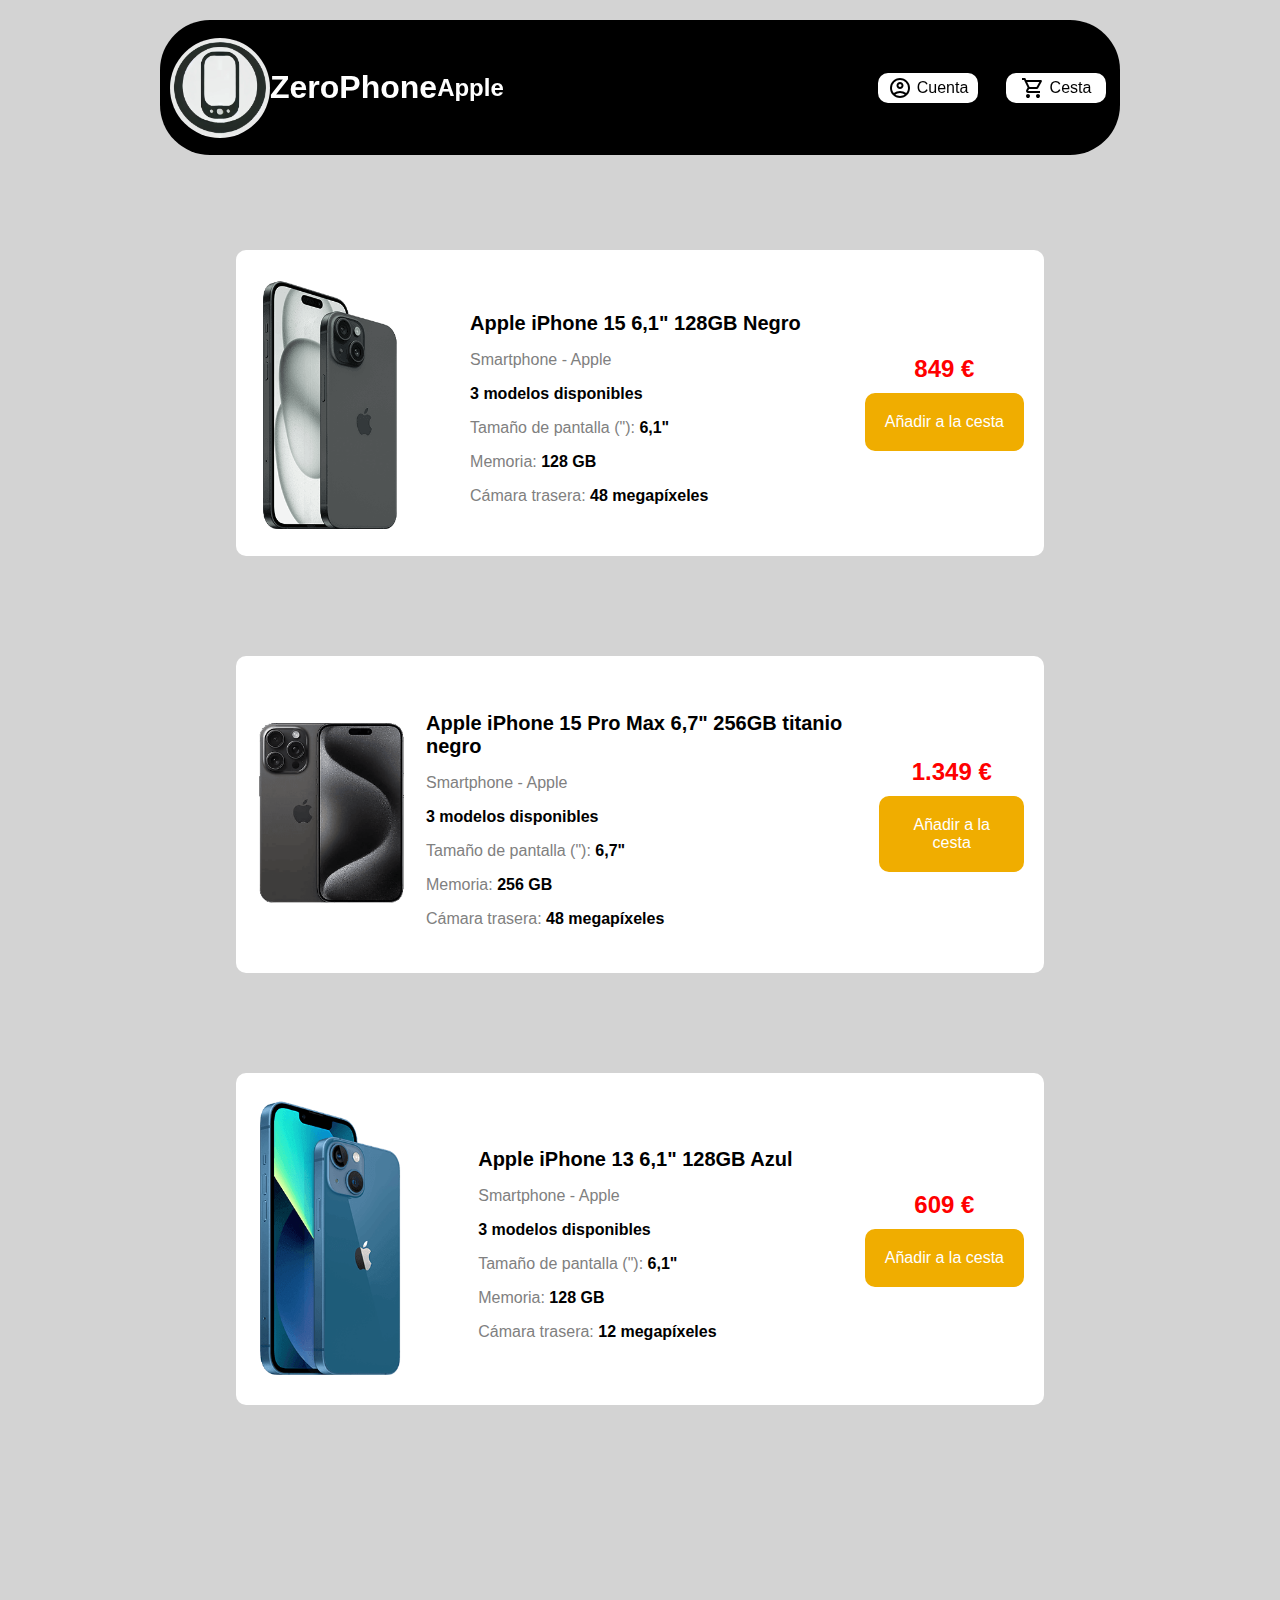
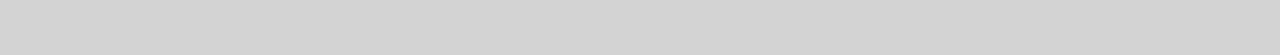
==== html/apple.html @ 3f2d3863 "Pagina inicial" ====
<!DOCTYPE html>
<html lang="en">

<head>
    <meta charset="UTF-8">
    <meta name="viewport" content="width=device-width, initial-scale=1.0">
    <link rel="stylesheet" href="style/apple.css">
    <link rel="stylesheet"
        href="https://fonts.googleapis.com/css2?family=Material+Symbols+Outlined:opsz,wght,FILL,GRAD@20..48,100..700,0..1,-50..200" />
    <title>ZeroPhone-apple</title>
</head>

<body>
    <header>
        <nav>
            <div class="izquierda-nav">
                <img class="imagen-logo" src="img/Logo.png" alt="">
                <a href="Home.html" class="titulo">
                    <h1>ZeroPhone</h1>
                </a>
                <h2 class="titulo">Apple</h2>
            </div>
            <div class="derecha-nav">
                <a href="Home.html" class="boton-nav">
                    <span class="material-symbols-outlined"><span class="material-symbols-outlined">
                            account_circle
                        </span></span>
                    <p class="texto-boton-nav">Cuenta</p>
                </a>
                <a href="Home.html" class="boton-nav">
                    <span class="material-symbols-outlined"><span class="material-symbols-outlined">
                            shopping_cart
                        </span></span>
                    <p class="texto-boton-nav">Cesta</p>
                </a>
            </div>
        </nav>
    </header>

    <main>
        <div class="contenedor-producto">
            <div class="contenedor-imagen">
                <img src="img/apple/iphone-15-negro.png">
            </div>
            <div class="informacion-producto">
                <h2>Apple iPhone 15 6,1" 128GB Negro</h2>
                <p>Smartphone - Apple</p>
                <div class="especificaciones-producto">
                    <p><strong>3 modelos disponibles</strong></p>
                    <p>Tamaño de pantalla ("): <strong>6,1"</strong></p>
                    <p>Memoria: <strong>128 GB</strong></p>
                    <p>Cámara trasera: <strong>48 megapíxeles</strong></p>
                </div>
            </div>
            <div class="contenedor-precio">
                <span class="precio">849 €</span>
                <button class="agregar-carrito">Añadir a la cesta</button>
            </div>
        </div>

        <div class="contenedor-producto">
            <div class="contenedor-imagen">
                <img src="img/apple/iphone-15-pro-max-negro.png">
            </div>
            <div class="informacion-producto">
                <h2>Apple iPhone 15 Pro Max 6,7" 256GB titanio negro</h2>
                <p>Smartphone - Apple</p>
                <div class="especificaciones-producto">
                    <p><strong>3 modelos disponibles</strong></p>
                    <p>Tamaño de pantalla ("): <strong>6,7"</strong></p>
                    <p>Memoria: <strong>256 GB</strong></p>
                    <p>Cámara trasera: <strong>48 megapíxeles</strong></p>
                </div>
            </div>
            <div class="contenedor-precio">
                <span class="precio">1.349 €</span>
                <button class="agregar-carrito">Añadir a la cesta</button>
            </div>
        </div>

        <div class="contenedor-producto">
            <div class="contenedor-imagen">
                <img src="img/apple/iphone-13-azul.png">
            </div>
            <div class="informacion-producto">
                <h2>Apple iPhone 13 6,1" 128GB Azul</h2>
                <p>Smartphone - Apple</p>
                <div class="especificaciones-producto">
                    <p><strong>3 modelos disponibles</strong></p>
                    <p>Tamaño de pantalla ("): <strong>6,1"</strong></p>
                    <p>Memoria: <strong>128 GB</strong></p>
                    <p>Cámara trasera: <strong>12 megapíxeles</strong></p>
                </div>
            </div>
            <div class="contenedor-precio">
                <span class="precio">609 €</span>
                <button class="agregar-carrito">Añadir a la cesta</button>
            </div>
        </div>
    </main>
    <footer></footer>
</body>

</html>
---- html/style/apple.css ----
html,body{
    padding: 0;
    margin: 0;
    width: 100%;
    font-family: Arial, Helvetica, sans-serif;
    background-color: lightgray;
}

header{
    width: 100%;
    position: fixed;
    display: flex;
    justify-content: center;
    margin-top: 20px;
    
}

nav{
    width: 75%;
    height: 15vh;
    background-color: black;
    display: flex;
    align-items: center;
    justify-content: space-between;
    border-radius: 50px;
}

.imagen-logo{
    margin-left: 10px;
    width: 100px;
    height: 100px;
    border-radius: 50px;
}

.izquierda-nav{
    width: 25vw;
    display: flex;
    align-items: center;
    justify-content: space-around;
}

.derecha-nav{
    width: 20vw;
    display: flex;
    align-items: center;
    justify-content: space-around;
}

.titulo{
    color: white;
    text-decoration: none;
}

.boton-nav{
    width: 100px;
    height: 30px;
    background-color: white;
    display: flex;
    align-items: center;
    justify-content: center;
    text-decoration: none;
    border-radius: 10px;
    cursor: pointer;
    color: black;
}

.texto-boton-nav{
    margin-left: 5px;
}

main{
    display: flex;
    align-items: center;
    justify-content: space-around;
    flex-direction: column;
    flex-wrap: wrap;
    padding-top: 200px;
}

.contenedor-producto {
    display: flex;
    flex-direction: row;
    justify-content: space-between;
    align-items: center;
    background-color: white;
    padding: 20px;
    border-radius: 10px;
    width: 60%;
    margin: 50px;
}

.contenedor-imagen img {
    width: 150px;
}

.informacion-producto {
    padding: 20px;
}

.informacion-producto h2 {
    font-size: 20px;
    margin-bottom: 10px;
}

.informacion-producto p {
    margin-bottom: 8px;
    color: gray;
}

.especificaciones-producto p {
    margin-bottom: 5px;
}

.especificaciones-producto strong {
    color: black;
}

.contenedor-precio {
    text-align: center;
}

.precio {
    font-size: 24px;
    color: red;
    font-weight: bold;
    margin-bottom: 10px;
    display: block;
}

.agregar-carrito {
    background-color: #f0ad00;
    color: white;
    padding: 20px;
    border: none;
    border-radius: 10px;
    cursor: pointer;
    font-size: 16px;
}

.agregar-carrito:hover {
    background-color: #e69a00;
}

footer{
    height: 200px;
}
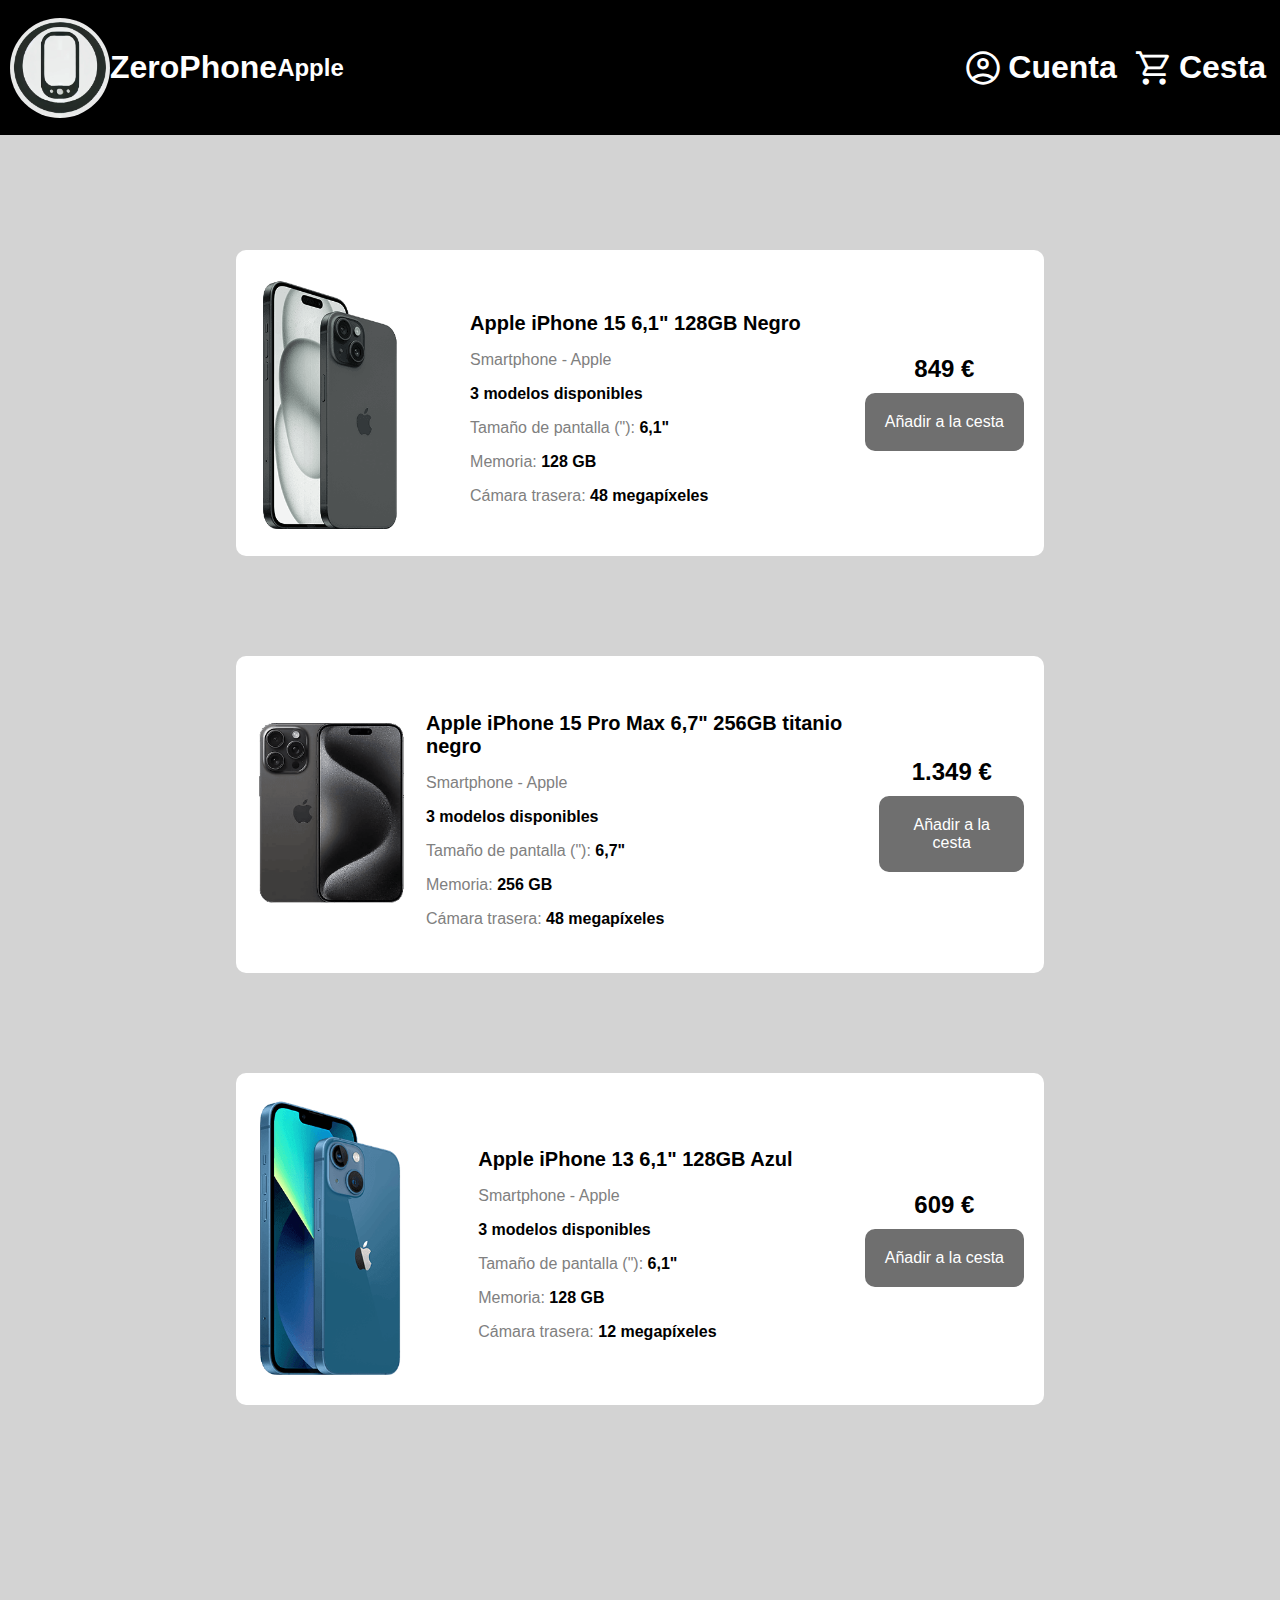
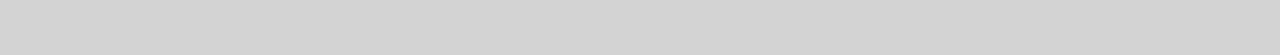
==== commit 5138cea8: "Despues de la revision de Adrian" ====
--- a/html/apple.html
+++ b/html/apple.html
@@ -22,16 +22,16 @@
             </div>
             <div class="derecha-nav">
                 <a href="Home.html" class="boton-nav">
-                    <span class="material-symbols-outlined"><span class="material-symbols-outlined">
-                            account_circle
-                        </span></span>
-                    <p class="texto-boton-nav">Cuenta</p>
+                    <span class="material-symbols-outlined" style="font-size: 40px;">
+                        account_circle
+                    </span>
+                    <h1 class="texto-boton-nav">Cuenta</h1>
                 </a>
                 <a href="Home.html" class="boton-nav">
-                    <span class="material-symbols-outlined"><span class="material-symbols-outlined">
-                            shopping_cart
-                        </span></span>
-                    <p class="texto-boton-nav">Cesta</p>
+                    <span class="material-symbols-outlined" style="font-size: 40px;">
+                        shopping_cart
+                    </span>
+                    <h1 class="texto-boton-nav">Cesta</h1>
                 </a>
             </div>
         </nav>
--- a/html/style/apple.css
+++ b/html/style/apple.css
@@ -11,18 +11,16 @@
     position: fixed;
     display: flex;
     justify-content: center;
-    margin-top: 20px;
     
 }
 
 nav{
-    width: 75%;
+    width: 100%;
     height: 15vh;
     background-color: black;
     display: flex;
     align-items: center;
-    justify-content: space-between;
-    border-radius: 50px;
+    justify-content: space-between; 
 }
 
 .imagen-logo{
@@ -36,11 +34,11 @@
     width: 25vw;
     display: flex;
     align-items: center;
-    justify-content: space-around;
+    justify-content: space-between;
 }
 
 .derecha-nav{
-    width: 20vw;
+    width: 25vw;
     display: flex;
     align-items: center;
     justify-content: space-around;
@@ -54,14 +52,13 @@
 .boton-nav{
     width: 100px;
     height: 30px;
-    background-color: white;
     display: flex;
     align-items: center;
     justify-content: center;
     text-decoration: none;
     border-radius: 10px;
     cursor: pointer;
-    color: black;
+    color: white;
 }
 
 .texto-boton-nav{
@@ -121,14 +118,13 @@
 
 .precio {
     font-size: 24px;
-    color: red;
     font-weight: bold;
     margin-bottom: 10px;
     display: block;
 }
 
 .agregar-carrito {
-    background-color: #f0ad00;
+    background-color: rgb(111, 111, 111);
     color: white;
     padding: 20px;
     border: none;
@@ -138,7 +134,7 @@
 }
 
 .agregar-carrito:hover {
-    background-color: #e69a00;
+    background-color: rgb(100, 100, 100);
 }
 
 footer{
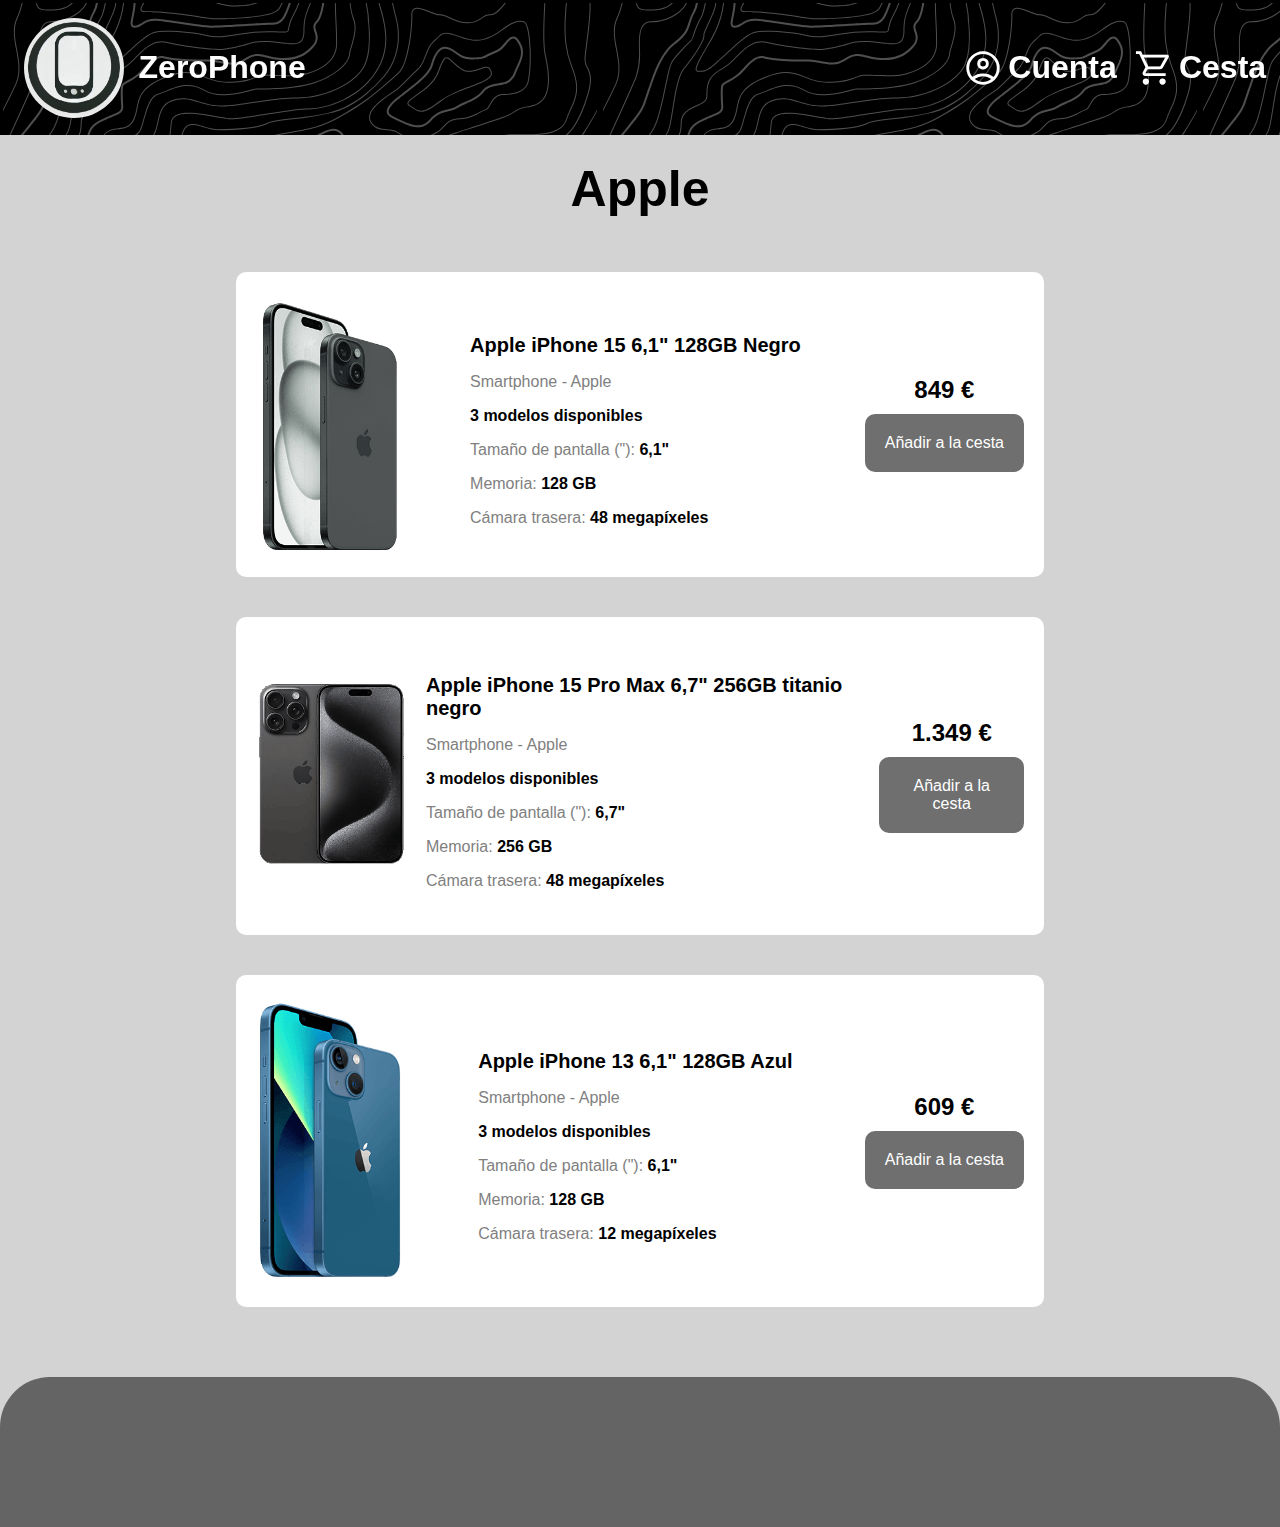
==== commit 65d1ea99: "Problema con el home" ====
--- a/html/apple.html
+++ b/html/apple.html
@@ -5,6 +5,7 @@
     <meta charset="UTF-8">
     <meta name="viewport" content="width=device-width, initial-scale=1.0">
     <link rel="stylesheet" href="style/apple.css">
+    <link rel="stylesheet" href="style/nav.css">
     <link rel="stylesheet"
         href="https://fonts.googleapis.com/css2?family=Material+Symbols+Outlined:opsz,wght,FILL,GRAD@20..48,100..700,0..1,-50..200" />
     <title>ZeroPhone-apple</title>
@@ -18,7 +19,7 @@
                 <a href="Home.html" class="titulo">
                     <h1>ZeroPhone</h1>
                 </a>
-                <h2 class="titulo">Apple</h2>
+                
             </div>
             <div class="derecha-nav">
                 <a href="Home.html" class="boton-nav">
@@ -38,6 +39,7 @@
     </header>
 
     <main>
+        <h1 class="titulo-main">Apple</h1>
         <div class="contenedor-producto">
             <div class="contenedor-imagen">
                 <img src="img/apple/iphone-15-negro.png">
--- a/html/style/apple.css
+++ b/html/style/apple.css
@@ -1,77 +1,15 @@
-html,body{
-    padding: 0;
-    margin: 0;
-    width: 100%;
-    font-family: Arial, Helvetica, sans-serif;
-    background-color: lightgray;
-}
-
-header{
-    width: 100%;
-    position: fixed;
-    display: flex;
-    justify-content: center;
-    
-}
-
-nav{
-    width: 100%;
-    height: 15vh;
-    background-color: black;
-    display: flex;
-    align-items: center;
-    justify-content: space-between; 
-}
-
-.imagen-logo{
-    margin-left: 10px;
-    width: 100px;
-    height: 100px;
-    border-radius: 50px;
-}
-
-.izquierda-nav{
-    width: 25vw;
-    display: flex;
-    align-items: center;
-    justify-content: space-between;
-}
-
-.derecha-nav{
-    width: 25vw;
-    display: flex;
-    align-items: center;
-    justify-content: space-around;
-}
-
-.titulo{
-    color: white;
-    text-decoration: none;
-}
-
-.boton-nav{
-    width: 100px;
-    height: 30px;
-    display: flex;
-    align-items: center;
-    justify-content: center;
-    text-decoration: none;
-    border-radius: 10px;
-    cursor: pointer;
-    color: white;
-}
-
-.texto-boton-nav{
-    margin-left: 5px;
-}
-
 main{
     display: flex;
     align-items: center;
     justify-content: space-around;
     flex-direction: column;
     flex-wrap: wrap;
-    padding-top: 200px;
+    padding-top: 100px;
+}
+
+.titulo-main{
+    font-size: 50px;
+    margin-top: 60px;
 }
 
 .contenedor-producto {
@@ -83,7 +21,7 @@
     padding: 20px;
     border-radius: 10px;
     width: 60%;
-    margin: 50px;
+    margin: 20px;
 }
 
 .contenedor-imagen img {
@@ -137,6 +75,14 @@
     background-color: rgb(100, 100, 100);
 }
 
-footer{
-    height: 200px;
+footer {
+    margin-top: 50px;
+    height: 150px;
+    background-color: rgb(100, 100, 100);
+    border-top-left-radius: 50px;
+    border-top-right-radius: 50px;
+    display: flex;
+    align-items: center;
+    justify-content: center;
+    color: white;
 }--- a/html/style/nav.css
+++ b/html/style/nav.css
@@ -0,0 +1,68 @@
+html,
+body {
+    padding: 0;
+    margin: 0;
+    width: 100%;
+    font-family: Arial, Helvetica, sans-serif;
+    background-color: lightgray;
+
+}
+
+header {
+    width: 100%;
+    position: fixed;
+    display: flex;
+    justify-content: center;
+
+}
+
+nav {
+    width: 100%;
+    height: 15vh;
+    background-image: url(../img/fondo.svg);
+    display: flex;
+    align-items: center;
+    justify-content: space-between;
+}
+
+.imagen-logo {
+    margin-left: 10px;
+    width: 100px;
+    height: 100px;
+    border-radius: 50px;
+}
+
+.izquierda-nav {
+    width: 25vw;
+    display: flex;
+    align-items: center;
+    justify-content: space-evenly;
+}
+
+.derecha-nav {
+    width: 25vw;
+    display: flex;
+    align-items: center;
+    justify-content: space-around;
+}
+
+.titulo {
+    color: white;
+    text-decoration: none;
+}
+
+.boton-nav {
+    width: 100px;
+    height: 30px;
+    display: flex;
+    align-items: center;
+    justify-content: center;
+    text-decoration: none;
+    border-radius: 10px;
+    cursor: pointer;
+    color: white;
+}
+
+.texto-boton-nav {
+    margin-left: 5px;
+}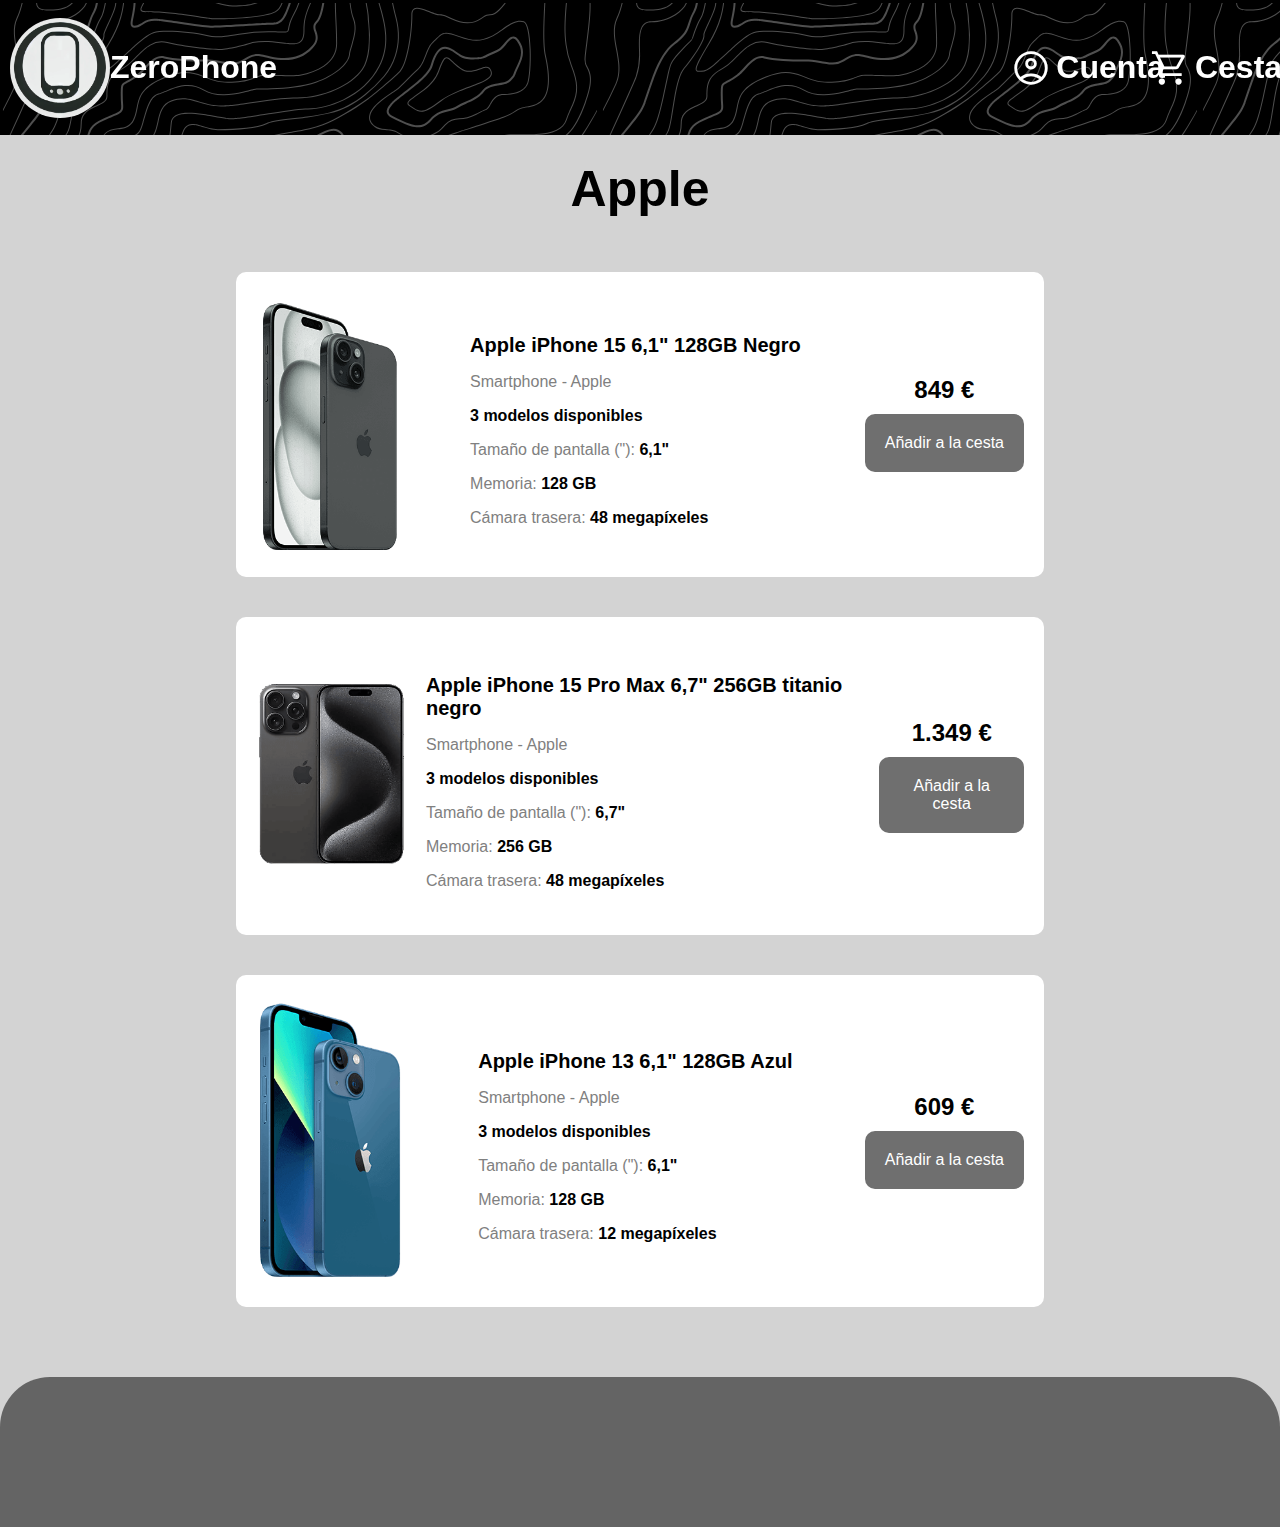
==== commit 79d9e625: "Re estructurado los styles a uno solo" ====
--- a/html/apple.html
+++ b/html/apple.html
@@ -4,8 +4,7 @@
 <head>
     <meta charset="UTF-8">
     <meta name="viewport" content="width=device-width, initial-scale=1.0">
-    <link rel="stylesheet" href="style/apple.css">
-    <link rel="stylesheet" href="style/nav.css">
+    <link rel="stylesheet" href="style/marca.css">
     <link rel="stylesheet"
         href="https://fonts.googleapis.com/css2?family=Material+Symbols+Outlined:opsz,wght,FILL,GRAD@20..48,100..700,0..1,-50..200" />
     <title>ZeroPhone-apple</title>
@@ -19,7 +18,7 @@
                 <a href="Home.html" class="titulo">
                     <h1>ZeroPhone</h1>
                 </a>
-                
+
             </div>
             <div class="derecha-nav">
                 <a href="Home.html" class="boton-nav">
--- a/html/style/marca.css
+++ b/html/style/marca.css
@@ -0,0 +1,156 @@
+html,
+body {
+    padding: 0;
+    margin: 0;
+    width: 100%;
+    font-family: Arial, Helvetica, sans-serif;
+    background-color: lightgray;
+}
+
+header {
+    width: 100%;
+    position: fixed;
+    display: flex;
+    justify-content: center;
+
+}
+
+nav {
+    width: 100%;
+    height: 15vh;
+    background-image: url(../img/fondo.svg);
+    display: flex;
+    align-items: center;
+    justify-content: space-between;
+}
+
+.imagen-logo {
+    margin-left: 10px;
+    width: 100px;
+    height: 100px;
+    border-radius: 50px;
+}
+
+.izquierda-nav {
+    width: 20vw;
+    display: flex;
+    align-items: center;
+    justify-content: space-between;
+}
+
+.derecha-nav {
+    width: 20vw;
+    display: flex;
+    align-items: center;
+    justify-content: space-around;
+}
+
+.titulo {
+    color: white;
+    text-decoration: none;
+}
+
+.boton-nav {
+    width: 100px;
+    height: 30px;
+    display: flex;
+    align-items: center;
+    justify-content: center;
+    text-decoration: none;
+    border-radius: 10px;
+    cursor: pointer;
+    color: white;
+}
+
+.texto-boton-nav {
+    margin-left: 5px;
+}
+
+main {
+    display: flex;
+    align-items: center;
+    justify-content: space-around;
+    flex-direction: column;
+    flex-wrap: wrap;
+    padding-top: 100px;
+}
+
+.titulo-main {
+    font-size: 50px;
+    margin-top: 60px;
+}
+
+.contenedor-producto {
+    display: flex;
+    flex-direction: row;
+    justify-content: space-between;
+    align-items: center;
+    background-color: white;
+    padding: 20px;
+    border-radius: 10px;
+    width: 60%;
+    margin: 20px;
+}
+
+.contenedor-imagen img {
+    width: 150px;
+}
+
+.informacion-producto {
+    padding: 20px;
+}
+
+.informacion-producto h2 {
+    font-size: 20px;
+    margin-bottom: 10px;
+}
+
+.informacion-producto p {
+    margin-bottom: 8px;
+    color: gray;
+}
+
+.especificaciones-producto p {
+    margin-bottom: 5px;
+}
+
+.especificaciones-producto strong {
+    color: black;
+}
+
+.contenedor-precio {
+    text-align: center;
+}
+
+.precio {
+    font-size: 24px;
+    font-weight: bold;
+    margin-bottom: 10px;
+    display: block;
+}
+
+.agregar-carrito {
+    background-color: rgb(111, 111, 111);
+    color: white;
+    padding: 20px;
+    border: none;
+    border-radius: 10px;
+    cursor: pointer;
+    font-size: 16px;
+}
+
+.agregar-carrito:hover {
+    background-color: rgb(100, 100, 100);
+}
+
+footer {
+    margin-top: 50px;
+    height: 150px;
+    background-color: rgb(100, 100, 100);
+    border-top-left-radius: 50px;
+    border-top-right-radius: 50px;
+    display: flex;
+    align-items: center;
+    justify-content: center;
+    color: white;
+}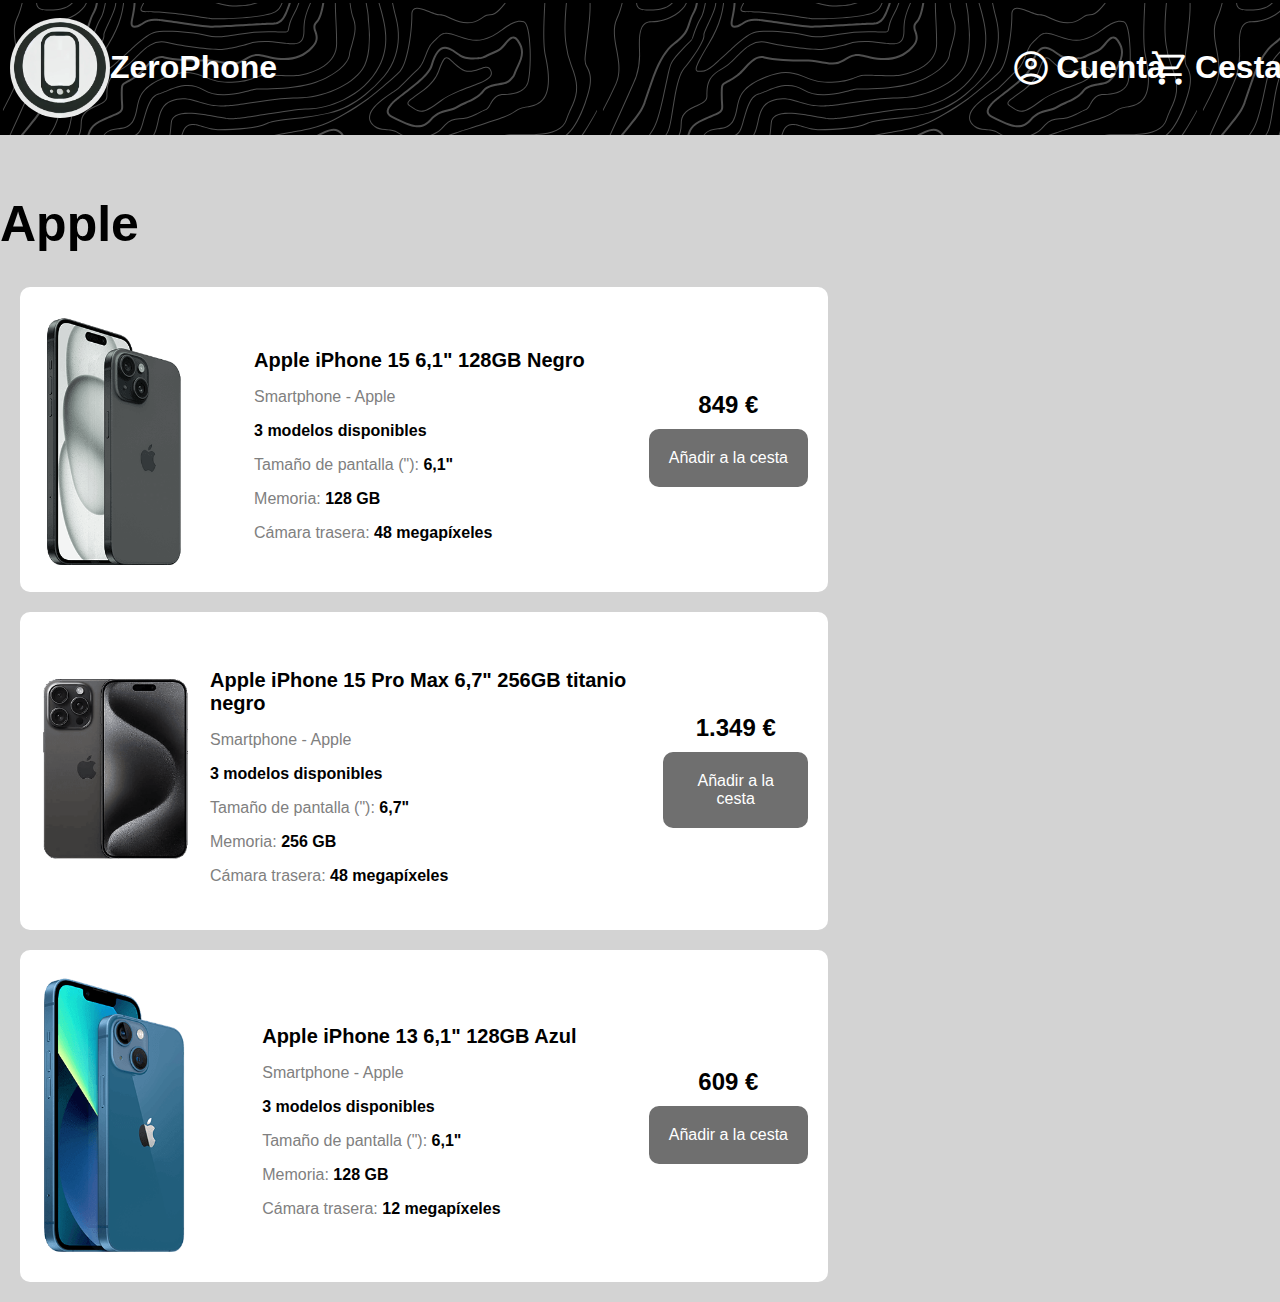
==== commit ad19cdfd: "Merge branch 'master' of https://github.com/NikitaVidrascu/ZeroPhone" ====
--- a/html/apple.html
+++ b/html/apple.html
@@ -4,7 +4,7 @@
 <head>
     <meta charset="UTF-8">
     <meta name="viewport" content="width=device-width, initial-scale=1.0">
-    <link rel="stylesheet" href="style/marca.css">
+    <link rel="stylesheet" href="./style/marca.css">
     <link rel="stylesheet"
         href="https://fonts.googleapis.com/css2?family=Material+Symbols+Outlined:opsz,wght,FILL,GRAD@20..48,100..700,0..1,-50..200" />
     <title>ZeroPhone-apple</title>
@@ -15,19 +15,20 @@
         <nav>
             <div class="izquierda-nav">
                 <img class="imagen-logo" src="img/Logo.png" alt="">
-                <a href="Home.html" class="titulo">
+                <a href="./index.html" class="titulo">
                     <h1>ZeroPhone</h1>
                 </a>
 
+
             </div>
             <div class="derecha-nav">
-                <a href="Home.html" class="boton-nav">
+                <a href="./index.html" class="boton-nav">
                     <span class="material-symbols-outlined" style="font-size: 40px;">
                         account_circle
                     </span>
                     <h1 class="texto-boton-nav">Cuenta</h1>
                 </a>
-                <a href="Home.html" class="boton-nav">
+                <a href="./index.html" class="boton-nav">
                     <span class="material-symbols-outlined" style="font-size: 40px;">
                         shopping_cart
                     </span>
@@ -41,7 +42,7 @@
         <h1 class="titulo-main">Apple</h1>
         <div class="contenedor-producto">
             <div class="contenedor-imagen">
-                <img src="img/apple/iphone-15-negro.png">
+                <img src="./img/apple/iphone-15-negro.png">
             </div>
             <div class="informacion-producto">
                 <h2>Apple iPhone 15 6,1" 128GB Negro</h2>
@@ -61,7 +62,7 @@
 
         <div class="contenedor-producto">
             <div class="contenedor-imagen">
-                <img src="img/apple/iphone-15-pro-max-negro.png">
+                <img src="./img/apple/iphone-15-pro-max-negro.png">
             </div>
             <div class="informacion-producto">
                 <h2>Apple iPhone 15 Pro Max 6,7" 256GB titanio negro</h2>
@@ -81,7 +82,7 @@
 
         <div class="contenedor-producto">
             <div class="contenedor-imagen">
-                <img src="img/apple/iphone-13-azul.png">
+                <img src="./img/apple/iphone-13-azul.png">
             </div>
             <div class="informacion-producto">
                 <h2>Apple iPhone 13 6,1" 128GB Azul</h2>
--- a/html/style/marca.css
+++ b/html/style/marca.css
@@ -7,6 +7,7 @@
     background-color: lightgray;
 }
 
+<<<<<<<< HEAD:html/style/marca.css
 header {
     width: 100%;
     position: fixed;
@@ -67,6 +68,9 @@
 }
 
 main {
+========
+main{
+>>>>>>>> cc7146c81ea7a3f9f6b7396bed0701a78391f907:html/style/samsung.css
     display: flex;
     align-items: center;
     justify-content: space-around;
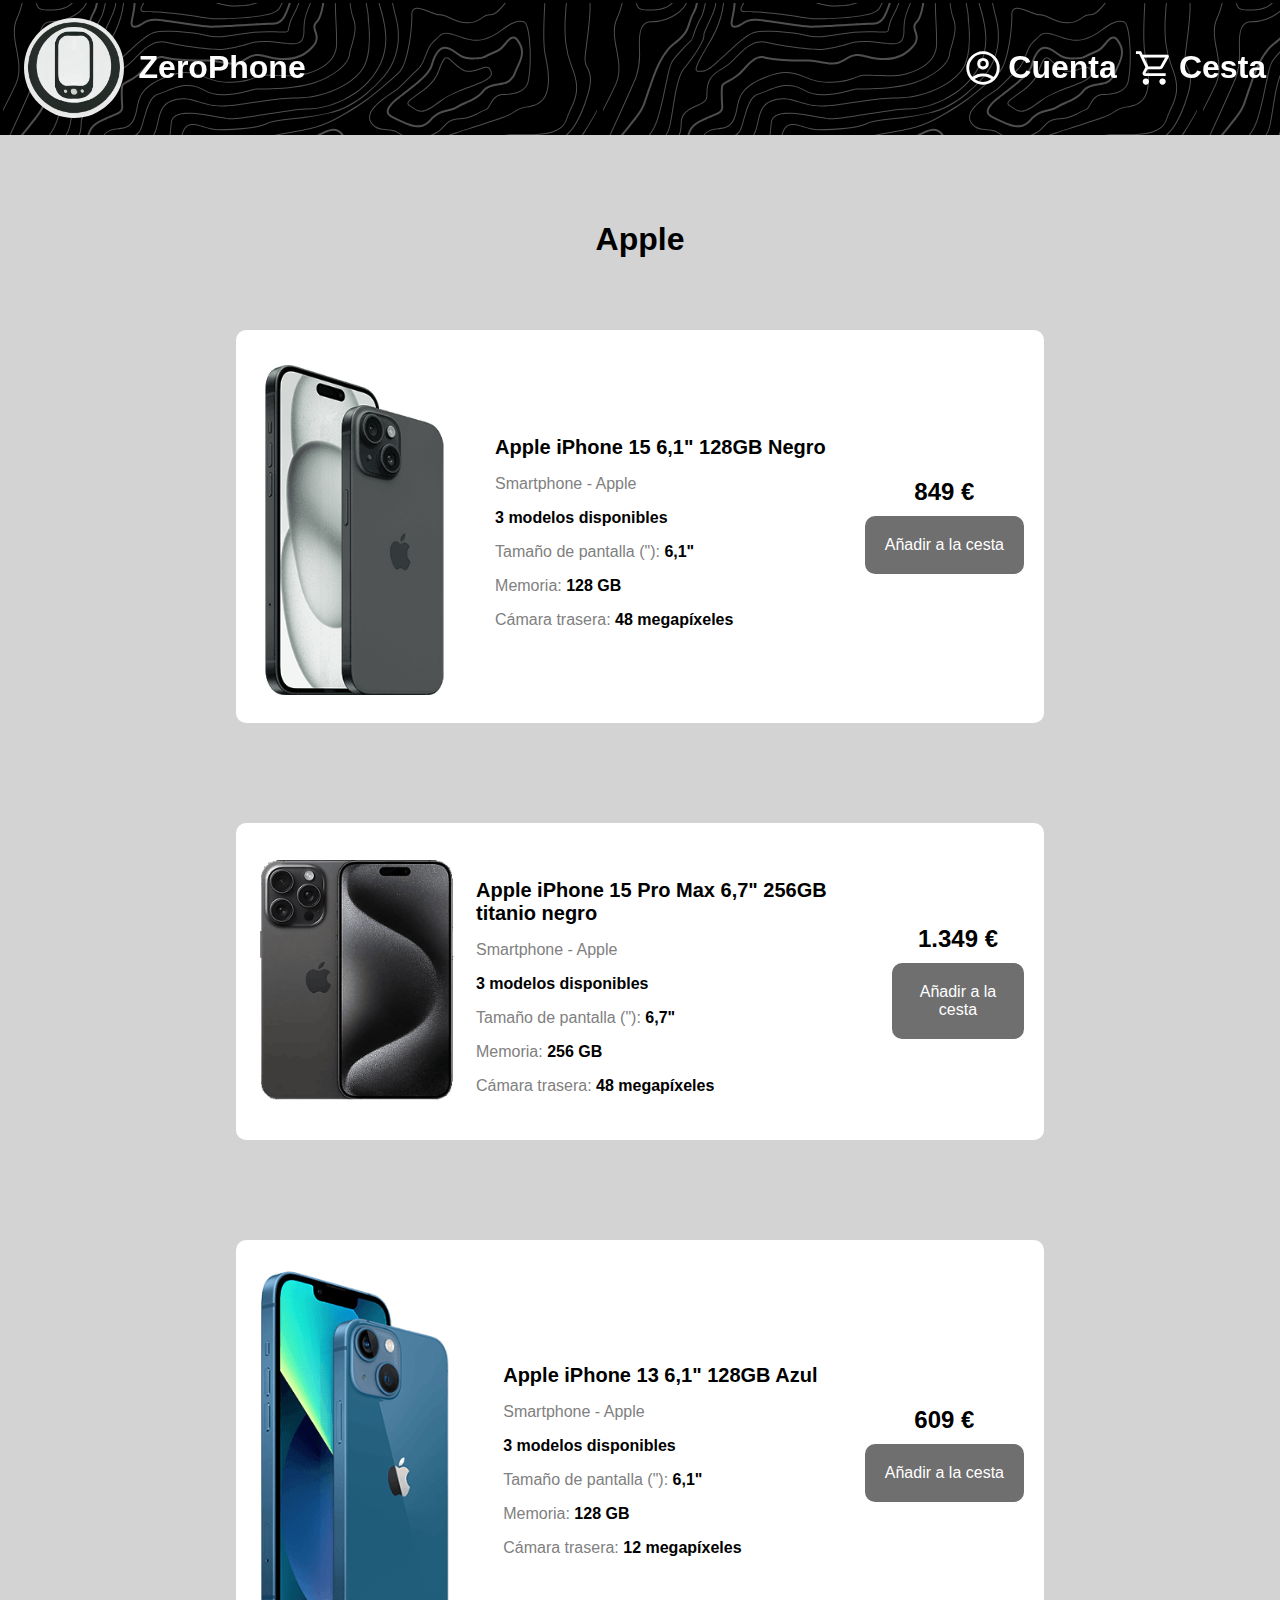
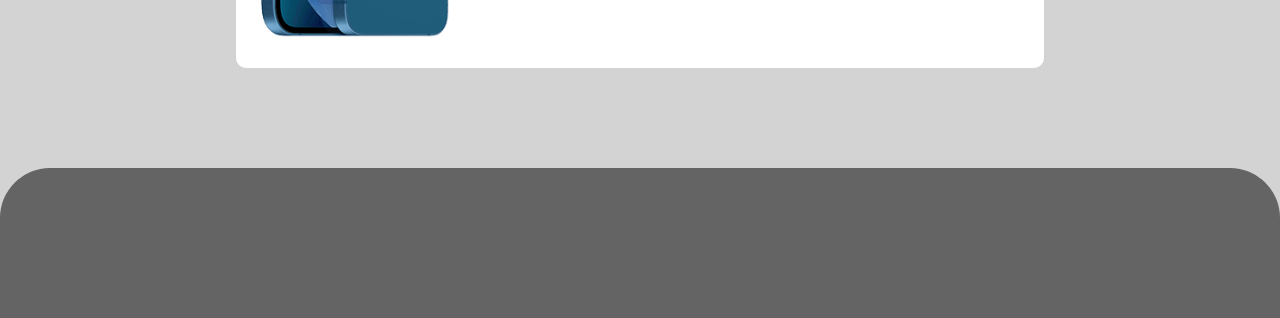
==== commit c547b043: "Todos los errores de merge arreglados" ====
--- a/html/apple.html
+++ b/html/apple.html
@@ -15,20 +15,20 @@
         <nav>
             <div class="izquierda-nav">
                 <img class="imagen-logo" src="img/Logo.png" alt="">
-                <a href="./index.html" class="titulo">
+                <a href="../index.html" class="titulo">
                     <h1>ZeroPhone</h1>
                 </a>
 
 
             </div>
             <div class="derecha-nav">
-                <a href="./index.html" class="boton-nav">
+                <a href="../index.html" class="boton-nav">
                     <span class="material-symbols-outlined" style="font-size: 40px;">
                         account_circle
                     </span>
                     <h1 class="texto-boton-nav">Cuenta</h1>
                 </a>
-                <a href="./index.html" class="boton-nav">
+                <a href="../index.html" class="boton-nav">
                     <span class="material-symbols-outlined" style="font-size: 40px;">
                         shopping_cart
                     </span>
--- a/html/style/marca.css
+++ b/html/style/marca.css
@@ -5,9 +5,9 @@
     width: 100%;
     font-family: Arial, Helvetica, sans-serif;
     background-color: lightgray;
+
 }
 
-<<<<<<<< HEAD:html/style/marca.css
 header {
     width: 100%;
     position: fixed;
@@ -33,14 +33,14 @@
 }
 
 .izquierda-nav {
-    width: 20vw;
+    width: 25vw;
     display: flex;
     align-items: center;
-    justify-content: space-between;
+    justify-content: space-evenly;
 }
 
 .derecha-nav {
-    width: 20vw;
+    width: 25vw;
     display: flex;
     align-items: center;
     justify-content: space-around;
@@ -67,21 +67,13 @@
     margin-left: 5px;
 }
 
-main {
-========
 main{
->>>>>>>> cc7146c81ea7a3f9f6b7396bed0701a78391f907:html/style/samsung.css
     display: flex;
     align-items: center;
     justify-content: space-around;
     flex-direction: column;
     flex-wrap: wrap;
-    padding-top: 100px;
-}
-
-.titulo-main {
-    font-size: 50px;
-    margin-top: 60px;
+    padding-top: 200px;
 }
 
 .contenedor-producto {
@@ -93,11 +85,11 @@
     padding: 20px;
     border-radius: 10px;
     width: 60%;
-    margin: 20px;
+    margin: 50px;
 }
 
 .contenedor-imagen img {
-    width: 150px;
+    width: 200px;
 }
 
 .informacion-producto {
